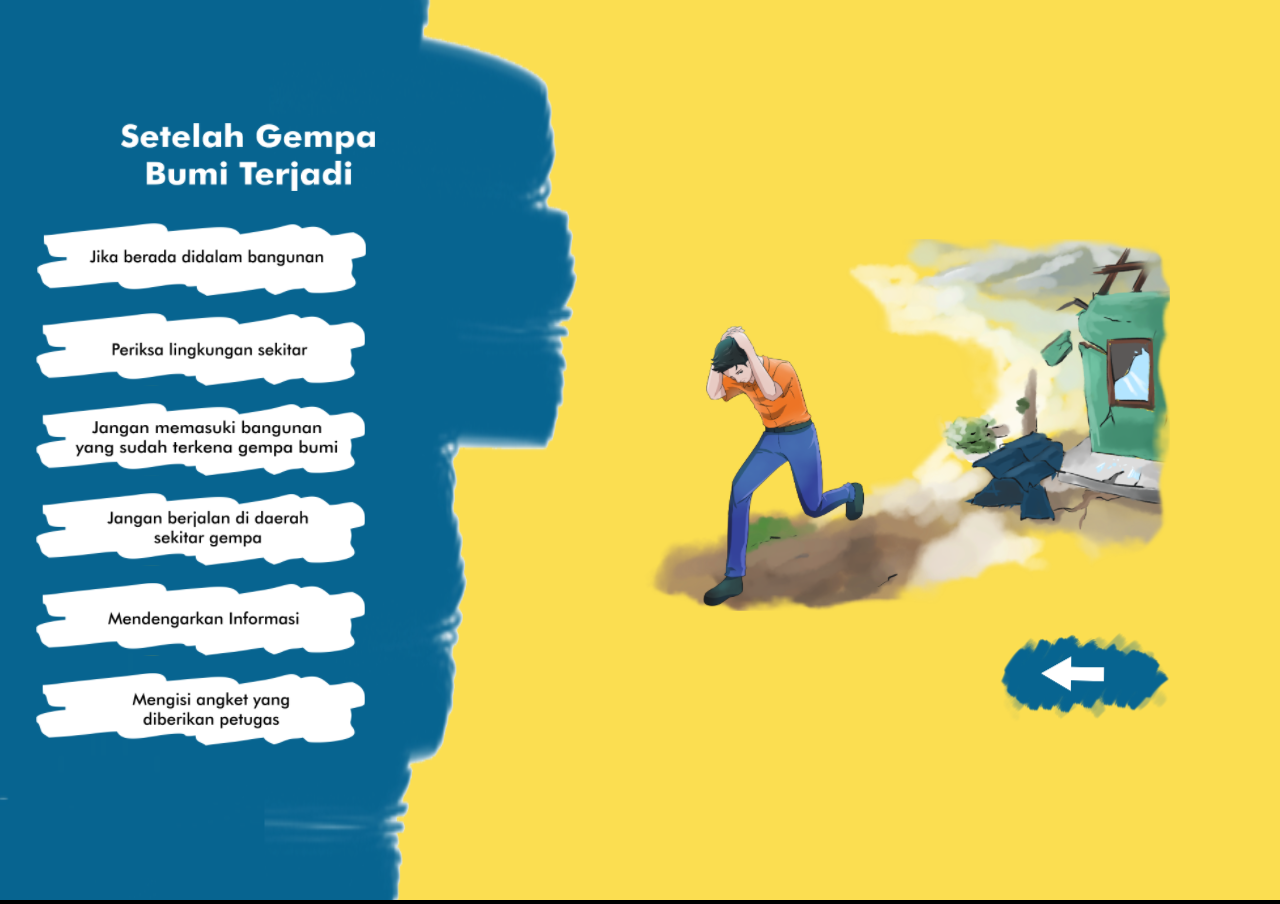
==== setelahGempa/index.html @ 3da20e77 "Add files via upload" ====
﻿<!DOCTYPE html>
<html>
<head>
    <meta charset="UTF-8" />
	<meta http-equiv="X-UA-Compatible" content="IE=edge,chrome=1" />
	<title>Ayo Tanggap Gempa</title>
	
	<!-- Standardised web app manifest -->
	<link rel="manifest" href="appmanifest.json" />
	
	<!-- Allow fullscreen mode on iOS devices. (These are Apple specific meta tags.) -->
	<meta name="viewport" content="width=device-width, initial-scale=1.0, maximum-scale=1.0, minimum-scale=1.0, user-scalable=no, minimal-ui" />
	<meta name="apple-mobile-web-app-capable" content="yes" />
	<meta name="apple-mobile-web-app-status-bar-style" content="black" />
	<link rel="apple-touch-icon" sizes="256x256" href="icon-256.png" />
	<meta name="HandheldFriendly" content="true" />
	
	<!-- Chrome for Android web app tags -->
	<meta name="mobile-web-app-capable" content="yes" />
	<link rel="shortcut icon" sizes="256x256" href="icon-256.png" />

    <!-- All margins and padding must be zero for the canvas to fill the screen. -->
	<style type="text/css">
		* {
			padding: 0;
			margin: 0;
		}
		html, body {
			background: #000;
			color: #fff;
			overflow: hidden;
			touch-action: none;
			-ms-touch-action: none;
		}
		canvas {
			touch-action-delay: none;
			touch-action: none;
			-ms-touch-action: none;
		}
    </style>
	

</head> 
 
<body> 
	<div id="fb-root"></div>
	
	<script>
	// Issue a warning if trying to preview an exported project on disk.
	(function(){
		// Check for running exported on file protocol
		if (window.location.protocol.substr(0, 4) === "file")
		{
			alert("Exported games won't work until you upload them. (When running on the file:/// protocol, browsers block many features from working for security reasons.)");
		}
	})();
	</script>
	
	<!-- The canvas must be inside a div called c2canvasdiv -->
	<div id="c2canvasdiv">
	
		<!-- The canvas the project will render to.  If you change its ID, don't forget to change the
		ID the runtime looks for in the jQuery events above (ready() and cr_sizeCanvas()). -->
		<canvas id="c2canvas" width="854" height="480">
			<!-- This text is displayed if the visitor's browser does not support HTML5.
			You can change it, but it is a good idea to link to a description of a browser
			and provide some links to download some popular HTML5-compatible browsers. -->
			<h1>Your browser does not appear to support HTML5.  Try upgrading your browser to the latest version.  <a href="http://www.whatbrowser.org">What is a browser?</a>
			<br/><br/><a href="http://www.microsoft.com/windows/internet-explorer/default.aspx">Microsoft Internet Explorer</a><br/>
			<a href="http://www.mozilla.com/firefox/">Mozilla Firefox</a><br/>
			<a href="http://www.google.com/chrome/">Google Chrome</a><br/>
			<a href="http://www.apple.com/safari/download/">Apple Safari</a></h1>
		</canvas>
		
	</div>
	
	<!-- Pages load faster with scripts at the bottom -->
	
	<!-- Construct 2 exported games require jQuery. -->
	<script src="jquery-2.1.1.min.js"></script>


	
    <!-- The runtime script.  You can rename it, but don't forget to rename the reference here as well.
    This file will have been minified and obfuscated if you enabled "Minify script" during export. -->
	<script src="c2runtime.js"></script>

    <script>
		// Start the Construct 2 project running on window load.
		jQuery(document).ready(function ()
		{			
			// Create new runtime using the c2canvas
			cr_createRuntime("c2canvas");
		});
		
		// Pause and resume on page becoming visible/invisible
		function onVisibilityChanged() {
			if (document.hidden || document.mozHidden || document.webkitHidden || document.msHidden)
				cr_setSuspended(true);
			else
				cr_setSuspended(false);
		};
		
		document.addEventListener("visibilitychange", onVisibilityChanged, false);
		document.addEventListener("mozvisibilitychange", onVisibilityChanged, false);
		document.addEventListener("webkitvisibilitychange", onVisibilityChanged, false);
		document.addEventListener("msvisibilitychange", onVisibilityChanged, false);
		
		function OnRegisterSWError(e)
		{
			console.warn("Failed to register service worker: ", e);
		};
		
		// Runtime calls this global method when ready to start caching (i.e. after startup).
		// This registers the service worker which caches resources for offline support.
		window.C2_RegisterSW = function C2_RegisterSW()
		{
			if (!navigator.serviceWorker)
				return;		// no SW support, ignore call
			
			try {
				navigator.serviceWorker.register("sw.js", { scope: "./" })
				.then(function (reg)
				{
					console.log("Registered service worker on " + reg.scope);
				})
				.catch(OnRegisterSWError);
			}
			catch (e)
			{
				OnRegisterSWError(e);
			}
		};
    </script>
</body> 
</html>
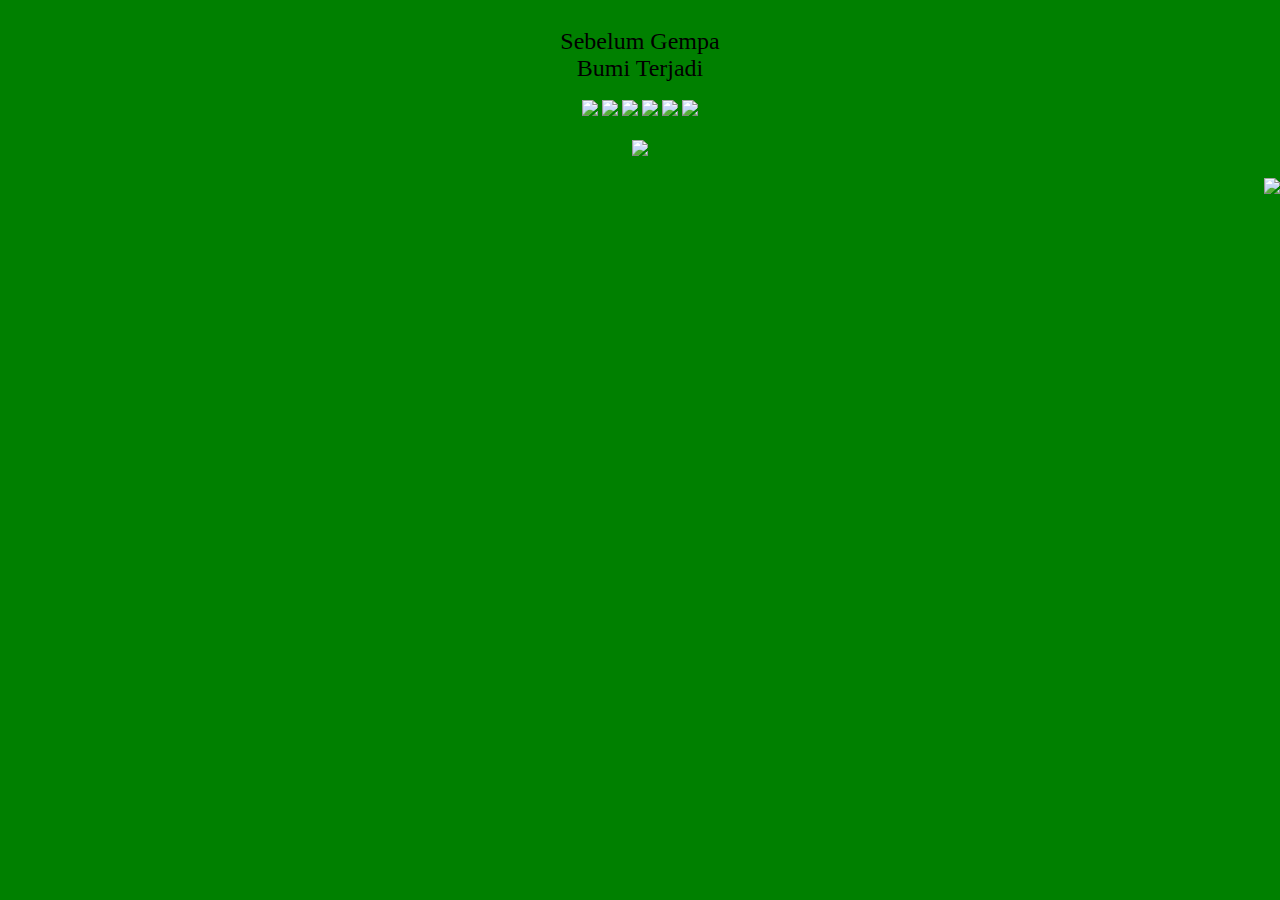
==== commit 95e8d40c: "Rename at3.htm to index.html" ====
--- a/setelahGempa/index.html
+++ b/setelahGempa/index.html
@@ -1,136 +1,181 @@
-﻿<!DOCTYPE html>
-<html>
+<!DOCTYPE HTML>
 <head>
-    <meta charset="UTF-8" />
-	<meta http-equiv="X-UA-Compatible" content="IE=edge,chrome=1" />
+	<meta http-equiv="content-type" content="text/html" />
+	<meta name="author" content="Boomer" />
+    
+    <link href="css/css.css" type="text/css" rel="stylesheet" />
+    <link href="dist/css/bootstrap.min.css" type="text/css" rel="stylesheet" />
+    <script type="text/javascript" src="js/jquery.js"></script>
+<script>
+function hover(element,fname) {
+  element.setAttribute('src', fname);
+}
+
+function unhover(element,fname) {
+  element.setAttribute('src', fname);
+}
+
+    $(document).ready(function(){
+        $(".vid1").click(function(){
+            $("#vid0").hide(600);
+            $("#vid1").toggle(600);
+            $("#vid2").hide(600);
+            $("#vid3").hide(600);
+            $("#vid4").hide(600);
+            $("#vid5").hide(600);
+            $("#vid6").hide(600);
+        })
+        $(".vid2").click(function(){
+            $("#vid0").hide(600);
+            $("#vid1").hide(600);
+            $("#vid2").toggle(600);
+            $("#vid3").hide(600);
+            $("#vid4").hide(600);
+            $("#vid5").hide(600);
+            $("#vid6").hide(600);
+        })
+        $(".vid3").click(function(){
+            $("#vid0").hide(600);
+            $("#vid3").toggle(600);
+            $("#vid1").hide(600);
+            $("#vid2").hide(600);
+            $("#vid4").hide(600);
+            $("#vid5").hide(600);
+            $("#vid6").hide(600);
+        })
+        $(".vid4").click(function(){
+            $("#vid0").hide(600);
+            $("#vid1").hide(600);
+            $("#vid2").hide(600);
+            $("#vid3").hide(600);
+            $("#vid4").toggle(600);
+            $("#vid5").hide(600);
+            $("#vid6").hide(600);
+        })
+        $(".vid5").click(function(){
+            $("#vid0").hide(600);
+            $("#vid1").hide(600);
+            $("#vid2").hide(600);
+            $("#vid3").hide(600);
+            $("#vid4").hide(600);
+            $("#vid5").toggle(600);
+            $("#vid6").hide(600);
+        })
+        $(".vid6").click(function(){
+            $("#vid0").hide(600);
+            $("#vid1").hide(600);
+            $("#vid2").hide(600);
+            $("#vid3").hide(600);
+            $("#vid4").hide(600);
+            $("#vid6").toggle(600);
+            $("#vid5").hide(600);
+        })
+    })
+</script>
+    <style>
+    body{
+        text-align: center;
+        background-image: url('3.png');
+        background-position: left;
+        background-size: cover;
+        background-repeat: no-repeat;
+        background-color:green;
+        background-size: 63%;
+    }
+    .back{
+        font-family: futurab;
+        color: black;
+        background-color: white;
+        float: right;
+        width: 0 auto;
+        padding: 7px 14px;
+        border-radius: 16px;
+        margin: 10px;
+        font-size: 24px;
+        border: 2px solid;
+    }
+    .header{
+        font-family: futurab;
+    }
+
+    .back a{
+        text-decoration: none;
+        color: black;
+    }
+    .opvi{
+        font-family: futurab;
+        padding: 20px;
+        border-radius: 15px;
+    }
+    .opvi a{
+        text-decoration: none;
+        color: white;
+        padding: 10px;
+        background-color:rgb(250,241,102) ;
+        display: block;
+        font-size: 20px;
+        border-radius: 10px;
+        margin: 10px 0;
+    }
+    .opvi a:focus,.opvi a:hover{
+        text-decoration: none;
+        color: white;
+        padding: 10px;
+        background-color:rgb(229,34,38) ;
+    }
+    .btnExit {
+    position: fixed;
+    right: 0px;
+    width: auto;
+    height: auto;
+    }
+    </style>
 	<title>Ayo Tanggap Gempa</title>
-	
-	<!-- Standardised web app manifest -->
-	<link rel="manifest" href="appmanifest.json" />
-	
-	<!-- Allow fullscreen mode on iOS devices. (These are Apple specific meta tags.) -->
-	<meta name="viewport" content="width=device-width, initial-scale=1.0, maximum-scale=1.0, minimum-scale=1.0, user-scalable=no, minimal-ui" />
-	<meta name="apple-mobile-web-app-capable" content="yes" />
-	<meta name="apple-mobile-web-app-status-bar-style" content="black" />
-	<link rel="apple-touch-icon" sizes="256x256" href="icon-256.png" />
-	<meta name="HandheldFriendly" content="true" />
-	
-	<!-- Chrome for Android web app tags -->
-	<meta name="mobile-web-app-capable" content="yes" />
-	<link rel="shortcut icon" sizes="256x256" href="icon-256.png" />
+</head>
 
-    <!-- All margins and padding must be zero for the canvas to fill the screen. -->
-	<style type="text/css">
-		* {
-			padding: 0;
-			margin: 0;
-		}
-		html, body {
-			background: #000;
-			color: #fff;
-			overflow: hidden;
-			touch-action: none;
-			-ms-touch-action: none;
-		}
-		canvas {
-			touch-action-delay: none;
-			touch-action: none;
-			-ms-touch-action: none;
-		}
-    </style>
-	
-
-</head> 
- 
-<body> 
-	<div id="fb-root"></div>
-	
-	<script>
-	// Issue a warning if trying to preview an exported project on disk.
-	(function(){
-		// Check for running exported on file protocol
-		if (window.location.protocol.substr(0, 4) === "file")
-		{
-			alert("Exported games won't work until you upload them. (When running on the file:/// protocol, browsers block many features from working for security reasons.)");
-		}
-	})();
-	</script>
-	
-	<!-- The canvas must be inside a div called c2canvasdiv -->
-	<div id="c2canvasdiv">
-	
-		<!-- The canvas the project will render to.  If you change its ID, don't forget to change the
-		ID the runtime looks for in the jQuery events above (ready() and cr_sizeCanvas()). -->
-		<canvas id="c2canvas" width="854" height="480">
-			<!-- This text is displayed if the visitor's browser does not support HTML5.
-			You can change it, but it is a good idea to link to a description of a browser
-			and provide some links to download some popular HTML5-compatible browsers. -->
-			<h1>Your browser does not appear to support HTML5.  Try upgrading your browser to the latest version.  <a href="http://www.whatbrowser.org">What is a browser?</a>
-			<br/><br/><a href="http://www.microsoft.com/windows/internet-explorer/default.aspx">Microsoft Internet Explorer</a><br/>
-			<a href="http://www.mozilla.com/firefox/">Mozilla Firefox</a><br/>
-			<a href="http://www.google.com/chrome/">Google Chrome</a><br/>
-			<a href="http://www.apple.com/safari/download/">Apple Safari</a></h1>
-		</canvas>
-		
-	</div>
-	
-	<!-- Pages load faster with scripts at the bottom -->
-	
-	<!-- Construct 2 exported games require jQuery. -->
-	<script src="jquery-2.1.1.min.js"></script>
-
-
-	
-    <!-- The runtime script.  You can rename it, but don't forget to rename the reference here as well.
-    This file will have been minified and obfuscated if you enabled "Minify script" during export. -->
-	<script src="c2runtime.js"></script>
-
-    <script>
-		// Start the Construct 2 project running on window load.
-		jQuery(document).ready(function ()
-		{			
-			// Create new runtime using the c2canvas
-			cr_createRuntime("c2canvas");
-		});
-		
-		// Pause and resume on page becoming visible/invisible
-		function onVisibilityChanged() {
-			if (document.hidden || document.mozHidden || document.webkitHidden || document.msHidden)
-				cr_setSuspended(true);
-			else
-				cr_setSuspended(false);
-		};
-		
-		document.addEventListener("visibilitychange", onVisibilityChanged, false);
-		document.addEventListener("mozvisibilitychange", onVisibilityChanged, false);
-		document.addEventListener("webkitvisibilitychange", onVisibilityChanged, false);
-		document.addEventListener("msvisibilitychange", onVisibilityChanged, false);
-		
-		function OnRegisterSWError(e)
-		{
-			console.warn("Failed to register service worker: ", e);
-		};
-		
-		// Runtime calls this global method when ready to start caching (i.e. after startup).
-		// This registers the service worker which caches resources for offline support.
-		window.C2_RegisterSW = function C2_RegisterSW()
-		{
-			if (!navigator.serviceWorker)
-				return;		// no SW support, ignore call
-			
-			try {
-				navigator.serviceWorker.register("sw.js", { scope: "./" })
-				.then(function (reg)
-				{
-					console.log("Registered service worker on " + reg.scope);
-				})
-				.catch(OnRegisterSWError);
-			}
-			catch (e)
-			{
-				OnRegisterSWError(e);
-			}
-		};
-    </script>
-</body> 
-</html> +<body>
+<div class="container">
+    <div class="col-md-6 col-sm-6 col-xs-6" ><div class="opvi">
+        <span class="header" style="font-size: 24px ;">Sebelum Gempa </br> Bumi Terjadi</span><br /><br />
+        <img class="vid1" src="5.png" width="50%" onmouseover="hover(this,'12.png')" onmouseout="unhover(this,'5.png')">
+        <img class="vid2" src="6.png" width="50%" onmouseover="hover(this,'13.png')" onmouseout="unhover(this,'6.png')">
+        <img class="vid3" src="7.png" width="50%" onmouseover="hover(this,'14.png')" onmouseout="unhover(this,'7.png')">
+        <img class="vid4" src="8.png" width="50%" onmouseover="hover(this,'15.png')" onmouseout="unhover(this,'8.png')">
+        <img class="vid5" src="9.png" width="50%" onmouseover="hover(this,'16.png')" onmouseout="unhover(this,'9.png')">
+        <img class="vid6" src="9_.png" width="50%" onmouseover="hover(this,'16_.png')" onmouseout="unhover(this,'9_.png')">
+    </div>
+    </div>
+    <div class="col-md-6 col-sm-6 col-xs-6" >
+    <div id="vid0">
+        <img src="10.png" width="110%"/><br /><br />
+    </div>
+    
+    <div id="vid1" hidden="">
+        <img src="22.png" width="50%"/><br /><br />
+        <img src="17.png" width="50%"><br /><br />
+    </div>
+    <div id="vid2" hidden="">
+        <img src="23.png" width="50%"><br /><br />
+        <img src="18.png" width="50%"><br /><br />
+    </div>
+    <div id="vid3" hidden="">
+            <img src="24.png" width="50%"><br /><br />
+            <img src="19.png" width="50%"><br /><br />
+    </div>
+    <div id="vid4" hidden="">
+            <img src="24.png" width="50%"><br /><br />
+            <img src="20.png" width="50%"><br /><br />
+    </div>
+    <div id="vid5" hidden="">
+            <img src="26.png" width="50%"><br /><br />
+            <img src="21.png" width="50%"><br /><br />
+    </div>
+    <div id="vid6" hidden="">
+        <img src="26_.png" width="50%"><br /><br />
+        <img src="21_.png" width="50%"><br /><br />
+    </div>
+    </div>
+</div>
+<div class="col-md-12 col-sm-12 col-xs-12 btnExit" style=""><a href="../bagaimana.html"><img src="11.png" width="10%"></img></a></div>
+</body>
+</html>
